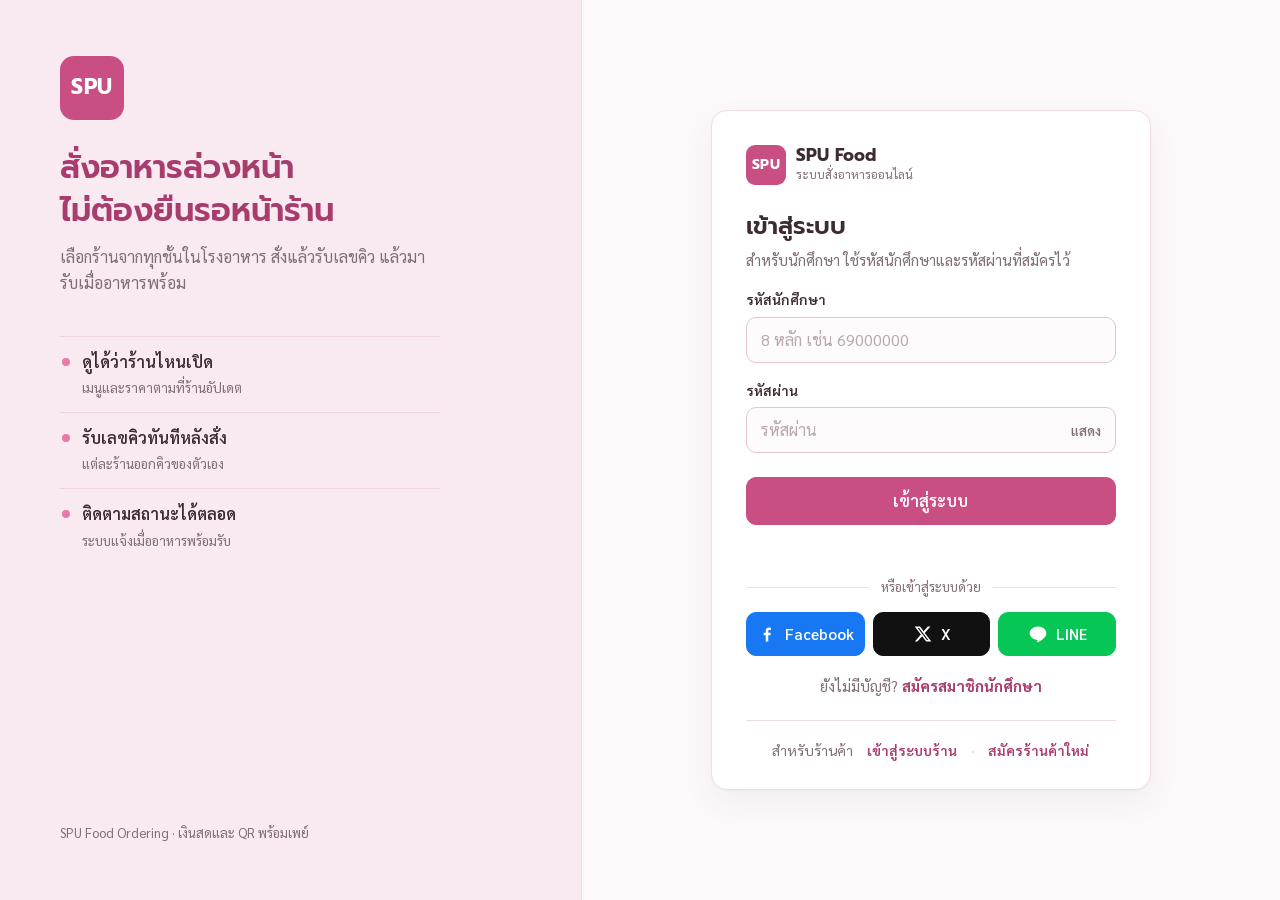
==== index.html @ 53bd523a "first commit" ====
<!DOCTYPE html>
<html lang="th">
<head>
  <meta charset="UTF-8">
  <meta name="viewport" content="width=device-width, initial-scale=1.0">
  <title>SPU Food • เข้าสู่ระบบ</title>
  <link rel="preconnect" href="https://fonts.googleapis.com">
  <link rel="preconnect" href="https://fonts.gstatic.com" crossorigin>
  <link href="https://fonts.googleapis.com/css2?family=Prompt:wght@500;600;700&family=Sarabun:wght@400;600;700&display=swap" rel="stylesheet">
  <link rel="stylesheet" href="assets/css/app.css">
</head>
<body class="auth-page">
  <main class="login-layout">
    <section class="login-brand">
      <div>
        <span class="brand-mark lg">SPU</span>
        <h1>สั่งอาหารล่วงหน้า<br>ไม่ต้องยืนรอหน้าร้าน</h1>
        <p class="tagline">เลือกร้านจากทุกชั้นในโรงอาหาร สั่งแล้วรับเลขคิว แล้วมารับเมื่ออาหารพร้อม</p>
        <ul class="features">
          <li><b>ดูได้ว่าร้านไหนเปิด</b><small>เมนูและราคาตามที่ร้านอัปเดต</small></li>
          <li><b>รับเลขคิวทันทีหลังสั่ง</b><small>แต่ละร้านออกคิวของตัวเอง</small></li>
          <li><b>ติดตามสถานะได้ตลอด</b><small>ระบบแจ้งเมื่ออาหารพร้อมรับ</small></li>
        </ul>
      </div>
      <p class="brand-foot">SPU Food Ordering · เงินสดและ QR พร้อมเพย์</p>
    </section>

    <section class="login-panel">
      <div class="content auth-card">
        <a class="brand" href="index.html">
          <span class="brand-mark">SPU</span>
          <span class="brand-text"><b>SPU Food</b><small>ระบบสั่งอาหารออนไลน์</small></span>
        </a>
        <h2>เข้าสู่ระบบ</h2>
        <p class="muted">สำหรับนักศึกษา ใช้รหัสนักศึกษาและรหัสผ่านที่สมัครไว้</p>
        <form id="login-form" novalidate>
          <label for="student">รหัสนักศึกษา</label>
          <input id="student" name="student" type="text" inputmode="numeric"
            pattern="[0-9]{8}" maxlength="8" placeholder="8 หลัก เช่น 69000000" autocomplete="username" required>
          <label for="password">รหัสผ่าน</label>
          <div class="pass-wrap">
            <input id="password" name="password" type="password" autocomplete="current-password" placeholder="รหัสผ่าน" required>
            <button type="button" class="pass-toggle" data-toggle-pass="password">แสดง</button>
          </div>
          <button type="submit" class="btn-submit">เข้าสู่ระบบ</button>
          <p id="login-error" class="error" role="alert"></p>
        </form>
        <div class="or-line"><span>หรือเข้าสู่ระบบด้วย</span></div>
        <div class="social-buttons">
          <button type="button" class="social-btn social-facebook" data-social="facebook"><svg viewBox="0 0 24 24" aria-hidden="true"><path fill="currentColor" d="M13.5 21v-7.5h2.6l.4-3h-3V8.6c0-.9.3-1.5 1.6-1.5h1.6V4.4c-.3 0-1.2-.1-2.3-.1-2.3 0-3.9 1.4-3.9 4v2.2H8v3h2.5V21h3z"/></svg>Facebook</button>
          <button type="button" class="social-btn social-x" data-social="x"><svg viewBox="0 0 24 24" aria-hidden="true"><path fill="currentColor" d="M17.8 3h3.1l-6.8 7.8L22 21h-6.2l-4.9-6.4L5.3 21H2.2l7.3-8.3L2 3h6.4l4.4 5.8L17.8 3zm-1.1 16.2h1.7L7.4 4.7H5.6l11.1 14.5z"/></svg>X</button>
          <button type="button" class="social-btn social-line" data-social="line"><svg viewBox="0 0 24 24" aria-hidden="true"><path fill="currentColor" d="M12 3C6.5 3 2 6.6 2 11c0 3.9 3.5 7.2 8.3 7.9.3.1.8.2.9.5.1.3.1.7 0 1l-.1.9c0 .3-.2 1 .9.5s6-3.5 8.1-6C21.4 14.3 22 12.7 22 11c0-4.4-4.5-8-10-8z"/></svg>LINE</button>
        </div>
        <p class="auth-switch">ยังไม่มีบัญชี? <a href="register.html">สมัครสมาชิกนักศึกษา</a></p>
        <div class="shop-links">
          <span>สำหรับร้านค้า</span>
          <a href="admin.html">เข้าสู่ระบบร้าน</a>
          <a href="admin.html#register">สมัครร้านค้าใหม่</a>
        </div>
      </div>
    </section>
  </main>
  <script src="assets/js/main.js"></script>
  <script src="assets/js/login.js"></script>
  <script src="assets/js/social.js"></script>
</body>
</html>
---- assets/css/app.css ----
/* =====================================
   SPU FOOD ORDERING — หน้าลูกค้า
   โทนสีชมพูเดิม ดีไซน์เรียบ ใช้งานจริง
===================================== */

:root {
    --pink: #e879a8;
    --pink-dark: #c94f83;
    --pink-deep: #a83c6c;
    --pink-soft: #fff0f6;
    --pink-pale: #fff8fb;
    --accent: #f4a6c4;
    --text: #3d2b34;
    --muted: #806e77;
    --line: #eedde5;
    --line-strong: #e2c6d3;
    --page: #faf6f8;
    --white: #ffffff;
    --green: #1f7a43;
    --red: #b42318;
    --max: 1080px;
    --font: 'Sarabun', Tahoma, sans-serif;
    --font-head: 'Prompt', 'Sarabun', Tahoma, sans-serif;
}

* { box-sizing: border-box; }

body {
    margin: 0;
    min-height: 100vh;
    display: flex;
    flex-direction: column;
    color: var(--text);
    background: var(--page);
    font-family: var(--font);
    font-size: 16px;
    line-height: 1.6;
}

h1, h2, h3 { font-family: var(--font-head); font-weight: 600; line-height: 1.3; }
button, input, select, textarea { font-family: inherit; }
.muted { color: var(--muted); }
.error { min-height: 20px; margin: 10px 0 0; color: var(--red) !important; font-size: 14px; }

/* ---------- โลโก้ ---------- */
.brand {
    display: inline-flex;
    align-items: center;
    gap: 10px;
    color: var(--text);
    text-decoration: none;
}
.brand-mark {
    display: inline-flex;
    align-items: center;
    justify-content: center;
    flex-shrink: 0;
    width: 40px;
    height: 40px;
    color: white;
    background: var(--pink-dark);
    border-radius: 9px;
    font-family: var(--font-head);
    font-size: 14px;
    font-weight: 700;
    letter-spacing: 0.5px;
}
.brand-mark.lg { width: 64px; height: 64px; border-radius: 14px; font-size: 21px; }
.brand-text b { display: block; color: var(--text); font-family: var(--font-head); font-size: 17px; line-height: 1.15; }
.brand-text small { display: block; color: var(--muted); font-size: 12px; }

/* ---------- หัวเว็บ ---------- */
.site-header {
    position: sticky;
    top: 0;
    z-index: 20;
    background: white;
    border-bottom: 1px solid var(--line);
}
.site-header .bar {
    display: flex;
    align-items: center;
    justify-content: space-between;
    gap: 16px;
    max-width: var(--max);
    margin: 0 auto;
    padding: 0 20px;
    min-height: 64px;
}
.nav { display: flex; align-items: stretch; align-self: stretch; flex-wrap: wrap; gap: 2px; }
.nav a {
    display: inline-flex;
    align-items: center;
    gap: 6px;
    padding: 0 14px;
    color: var(--muted);
    border-bottom: 2px solid transparent;
    font-size: 15px;
    font-weight: 600;
    text-decoration: none;
}
.nav a:hover { color: var(--text); }
.nav a.active { color: var(--pink-deep); border-bottom-color: var(--pink-dark); }
.nav .count {
    min-width: 20px;
    padding: 0 6px;
    color: white;
    background: var(--pink-dark);
    border-radius: 10px;
    font-size: 12px;
    line-height: 19px;
    text-align: center;
}
.nav button {
    align-self: center;
    margin-left: 10px;
    padding: 7px 14px;
    color: var(--text);
    background: white;
    border: 1px solid var(--line-strong);
    border-radius: 8px;
    font-size: 14px;
    cursor: pointer;
}
.nav button:hover { border-color: var(--pink-dark); color: var(--pink-deep); }

/* ---------- ขั้นตอนการสั่ง ---------- */
.steps {
    display: flex;
    flex-wrap: wrap;
    gap: 0;
    max-width: var(--max);
    margin: 20px auto 0;
    padding: 0 20px;
    list-style: none;
    font-size: 14px;
}
.steps li { display: flex; align-items: center; color: var(--muted); }
.steps li + li::before { content: ""; width: 28px; height: 1px; margin: 0 10px; background: var(--line-strong); }
.steps li span {
    display: inline-flex;
    align-items: center;
    justify-content: center;
    width: 22px;
    height: 22px;
    margin-right: 7px;
    border: 1px solid var(--line-strong);
    border-radius: 50%;
    font-size: 12px;
    font-weight: 700;
}
.steps li.done { color: var(--text); }
.steps li.done span { color: var(--pink-dark); border-color: var(--pink-dark); }
.steps li.now { color: var(--pink-deep); font-weight: 700; }
.steps li.now span { color: white; background: var(--pink-dark); border-color: var(--pink-dark); }

/* ---------- เนื้อหา ---------- */
.content {
    width: calc(100% - 40px);
    max-width: var(--max);
    margin: 16px auto 40px;
    padding: 28px 30px;
    background: white;
    border: 1px solid var(--line);
    border-radius: 12px;
}
.page-head { margin-bottom: 22px; padding-bottom: 18px; border-bottom: 1px solid var(--line); }
.content h2 { margin: 0; color: var(--text); font-size: 24px; }
.page-head p { margin: 6px 0 0; }
.content p { color: var(--muted); }
.greet { margin: 0 0 2px !important; color: var(--pink-deep) !important; font-weight: 600; }

.content button,
.content input[type="submit"] {
    padding: 10px 20px;
    color: white;
    background: var(--pink-dark);
    border: 1px solid var(--pink-dark);
    border-radius: 8px;
    font-size: 15px;
    font-weight: 600;
    cursor: pointer;
    transition: background 0.15s;
}
.content button:hover { background: var(--pink-deep); border-color: var(--pink-deep); }
.content button:disabled { opacity: 0.45; cursor: not-allowed; }
.content button:focus-visible, .nav a:focus-visible, .nav button:focus-visible { outline: 2px solid var(--pink); outline-offset: 2px; }

.content a { color: var(--pink-deep); }
#back-link, .back-link {
    display: inline-block;
    margin-bottom: 14px;
    color: var(--muted);
    font-size: 14px;
    text-decoration: none;
}
#back-link:hover, .back-link:hover { color: var(--pink-deep); text-decoration: underline; }

/* ---------- เข้าสู่ระบบ ---------- */
.auth-page { background: #fdf9fb; }
.login-layout { display: grid; grid-template-columns: 5fr 6fr; flex: 1; min-height: 100vh; }
.login-brand {
    display: flex;
    flex-direction: column;
    justify-content: space-between;
    padding: 56px 60px;
    color: var(--text);
    background: #f9e9f0;
    border-right: 1px solid var(--line);
}
.login-brand h1 { margin: 26px 0 12px; color: var(--pink-deep); font-size: 32px; line-height: 1.35; }
.login-brand .tagline { max-width: 380px; margin: 0; color: var(--muted); font-size: 16px; }
.features { max-width: 380px; margin: 40px 0 0; padding: 0; list-style: none; }
.features li {
    position: relative;
    padding: 12px 0 12px 22px;
    border-top: 1px solid #efd3df;
}
.features li::before {
    content: "";
    position: absolute;
    left: 2px;
    top: 21px;
    width: 8px;
    height: 8px;
    background: var(--pink);
    border-radius: 50%;
}
.features b { display: block; font-weight: 600; }
.features small { color: var(--muted); }
.login-brand .brand-foot { margin: 40px 0 0; color: var(--muted); font-size: 13px; }

.login-panel { display: flex; align-items: center; justify-content: center; padding: 48px 24px; }
.auth-card.content {
    width: 100%;
    max-width: 440px;
    margin: 0;
    padding: 34px 34px 28px;
    background: white;
    border: 1px solid var(--line);
    border-radius: 16px;
    box-shadow: 0 1px 2px rgba(61,43,52,0.04), 0 12px 32px rgba(61,43,52,0.06);
}
.auth-card .brand { margin-bottom: 26px; }
.auth-card h2 { font-size: 24px; }
.auth-card > .muted { margin: 6px 0 4px; font-size: 15px; }

/* ช่องกรอกในหน้าเข้าสู่ระบบ / สมัคร */
#login-form label, .field label { display: block; margin: 16px 0 6px; color: var(--text); font-size: 14px; font-weight: 600; }
.optional { color: var(--muted); font-weight: 400; }
#login-form input, .form-stack input {
    width: 100%;
    height: 46px;
    padding: 0 14px;
    color: var(--text);
    background: #fdfbfc;
    border: 1px solid var(--line-strong);
    border-radius: 10px;
    outline: none;
    font-size: 16px;
    transition: border-color 0.15s, box-shadow 0.15s, background 0.15s;
}
#login-form input::placeholder, .form-stack input::placeholder { color: #b9a6af; }
#login-form input:hover, .form-stack input:hover { border-color: #d6b3c3; }
#login-form input:focus, .form-stack input:focus { background: white; border-color: var(--pink-dark); box-shadow: 0 0 0 3px rgba(201,79,131,0.13); }

.pass-wrap { position: relative; }
.pass-wrap input { padding-right: 64px !important; }
.content .pass-toggle {
    position: absolute;
    top: 50%;
    right: 6px;
    transform: translateY(-50%);
    padding: 5px 9px;
    color: var(--muted);
    background: transparent;
    border: none;
    border-radius: 6px;
    font-size: 13px;
    font-weight: 600;
}
.content .pass-toggle:hover { color: var(--pink-deep); background: var(--pink-soft); border: none; }

.field-row { display: grid; grid-template-columns: 1fr 1fr; gap: 0 14px; }
.field-error { display: block; min-height: 0; margin-top: 5px; color: var(--red); font-size: 13px; }
.field-error:empty { display: none; }
.field.invalid input { border-color: #e59a92; background: #fffafa; }
.field.invalid input:focus { box-shadow: 0 0 0 3px rgba(180,35,24,0.12); }
.field-error a, .error a { color: var(--pink-deep); font-weight: 600; }

.content .btn-submit { width: 100%; height: 48px; margin-top: 24px; border-radius: 10px; font-size: 16px; }

.auth-switch { margin: 18px 0 0 !important; text-align: center; font-size: 15px; }
.auth-switch a { font-weight: 700; text-decoration: none; }
.auth-switch a:hover { text-decoration: underline; }
.shop-links {
    display: flex;
    align-items: center;
    justify-content: center;
    flex-wrap: wrap;
    gap: 6px 14px;
    margin-top: 22px;
    padding-top: 18px;
    border-top: 1px solid var(--line);
    font-size: 14px;
}
.shop-links span { color: var(--muted); }
.shop-links a { color: var(--pink-deep); text-decoration: none; font-weight: 600; }
.shop-links a:hover { text-decoration: underline; }
.shop-links a + a::before { content: "·"; margin-right: 14px; color: var(--line-strong); }

.welcome-note {
    margin: 0 0 18px !important;
    padding: 12px 16px;
    color: var(--green) !important;
    background: #effaf3;
    border: 1px solid #cdeedb;
    border-radius: 10px;
    font-size: 15px;
}

/* ---------- เลือกชั้น ---------- */
#floor-list {
    display: grid;
    grid-template-columns: repeat(auto-fit, minmax(240px, 1fr));
    gap: 14px;
    margin: 0;
    padding: 0;
    list-style: none;
}
#floor-list li { position: relative; background: white; border: 1px solid var(--line-strong); border-radius: 10px; }
#floor-list li:hover { border-color: var(--pink-dark); }
#floor-list li a { display: flex; flex-direction: column; gap: 2px; padding: 18px 20px; color: var(--text); text-decoration: none; }
.floor-num {
    display: inline-flex;
    align-items: center;
    justify-content: center;
    width: 40px;
    height: 40px;
    margin-bottom: 12px;
    color: var(--pink-deep);
    background: var(--pink-soft);
    border-radius: 8px;
    font-family: var(--font-head);
    font-size: 18px;
    font-weight: 700;
}
.floor-title { font-family: var(--font-head); font-size: 18px; font-weight: 600; }
.floor-stores { color: var(--muted); font-size: 14px; }
.floor-go { margin-top: 12px; color: var(--pink-deep); font-size: 14px; font-weight: 600; }
#floor-list .pill { position: absolute; top: 18px; right: 18px; }

/* ---------- การ์ดร้าน / เมนู / ตะกร้า ---------- */
#store-list, #menu-list, #cart-list {
    display: grid;
    grid-template-columns: repeat(auto-fill, minmax(240px, 1fr));
    gap: 16px;
}
#store-list > *, #menu-list > *, #cart-list > * {
    display: flex;
    flex-direction: column;
    min-width: 0;
    margin: 0;
    overflow: hidden;
    background: white;
    border: 1px solid var(--line-strong);
    border-radius: 10px;
}
#store-list > *:hover, #menu-list > *:hover { border-color: var(--pink-dark); }
#store-list img, #menu-list img, #cart-list img {
    display: block;
    width: 100%;
    aspect-ratio: 16 / 10;
    object-fit: cover;
    background: var(--pink-soft);
    border-bottom: 1px solid var(--line);
}
#store-list h3, #menu-list h3, #cart-list h3 { margin: 14px 16px 4px; color: var(--text); font-size: 17px; }
#store-list p, #menu-list p, #cart-list p { margin: 2px 16px; color: var(--muted); font-size: 14px; }
#store-list > * > .pill { align-self: flex-start; margin: 2px 16px 0; }
#store-list > * > a {
    margin: 14px 16px 16px;
    padding: 9px;
    color: var(--pink-deep);
    border: 1px solid var(--pink-dark);
    border-radius: 8px;
    font-weight: 600;
    text-align: center;
    text-decoration: none;
}
#store-list > * > a:hover { color: white; background: var(--pink-dark); }

.img-placeholder {
    display: flex;
    align-items: center;
    justify-content: center;
    aspect-ratio: 16 / 10;
    color: var(--pink);
    background: var(--pink-soft);
    border-bottom: 1px solid var(--line);
    font-family: var(--font-head);
    font-size: 44px;
    font-weight: 600;
}
.empty-note {
    grid-column: 1 / -1;
    margin: 0 !important;
    padding: 36px;
    text-align: center;
    border: 1px dashed var(--line-strong);
    border-radius: 10px;
}

#menu-list h3 + p { color: var(--pink-deep); font-size: 16px; font-weight: 700; }
#menu-list label { display: block; margin: 12px 16px 5px; color: var(--text); font-size: 13px; font-weight: 600; }
#menu-list textarea {
    display: block;
    width: calc(100% - 32px);
    min-height: 64px;
    margin: 0 16px;
    padding: 9px 11px;
    color: var(--text);
    background: white;
    border: 1px solid var(--line-strong);
    border-radius: 8px;
    outline: none;
    font-size: 14px;
    line-height: 1.45;
    resize: vertical;
}
#menu-list textarea::placeholder { color: #b9a3ad; }
#menu-list textarea:focus { border-color: var(--pink-dark); box-shadow: 0 0 0 3px rgba(201,79,131,0.15); }
#menu-list textarea:disabled { background: #f6f1f3; cursor: not-allowed; }
#menu-list form > p:last-child { margin: auto 16px 16px; padding-top: 12px; }
#menu-list form button { width: 100%; }

.note-box {
    margin: 8px 16px !important;
    padding: 6px 10px !important;
    color: var(--text) !important;
    background: var(--pink-pale);
    border-left: 3px solid var(--accent);
    font-size: 13px !important;
}

.qty { display: flex; align-items: center; gap: 6px; margin: auto 16px 16px; padding-top: 12px; }
.qty span { min-width: 26px; font-weight: 700; text-align: center; }
#cart-list .qty button {
    width: 32px;
    height: 32px;
    padding: 0;
    color: var(--text);
    background: white;
    border: 1px solid var(--line-strong);
    border-radius: 6px;
    font-size: 17px;
    line-height: 1;
}
#cart-list .qty button:hover { color: var(--pink-deep); border-color: var(--pink-dark); background: white; }
#cart-list .qty .remove { width: auto; margin-left: auto; padding: 0 10px; color: var(--red); border-color: transparent; font-size: 14px; }
#cart-list .qty .remove:hover { color: var(--red); border-color: #f0c4c0; background: #fff7f6; }

.summary {
    display: flex;
    align-items: center;
    justify-content: space-between;
    flex-wrap: wrap;
    gap: 14px;
    margin-top: 22px;
    padding-top: 20px;
    border-top: 1px solid var(--line);
}
.summary p { margin: 0; }
.summary .total-line { color: var(--text); font-size: 16px; }
#total { color: var(--text); font-family: var(--font-head); font-size: 26px; font-weight: 700; }
#order-button { min-width: 220px; padding: 12px 24px; }

/* ---------- ใบคิว ---------- */
#order-list {
    display: grid;
    grid-template-columns: repeat(auto-fill, minmax(300px, 1fr));
    gap: 16px;
    align-items: start;
}
.ticket { background: white; border: 1px solid var(--line-strong); border-radius: 10px; }
.ticket-head {
    display: flex;
    align-items: flex-start;
    justify-content: space-between;
    gap: 10px;
    padding: 16px 18px 12px;
}
.ticket-head small { display: block; color: var(--muted); font-size: 12px; }
.ticket-head strong { font-family: var(--font-head); font-size: 30px; line-height: 1.1; letter-spacing: 1px; }
.status {
    padding: 3px 9px;
    border-radius: 6px;
    font-size: 13px;
    font-weight: 600;
    white-space: nowrap;
}
.s-new       { color: #8a5a00; background: #fff4d6; }
.s-cooking   { color: #1d4ed8; background: #e8f0ff; }
.s-ready     { color: var(--green); background: #e3f7ea; }
.s-done      { color: #555; background: #efefef; }
.s-cancelled { color: var(--red); background: #fde8e8; }

.track { display: flex; margin: 0 18px 12px; padding: 0; list-style: none; font-size: 12px; }
.track li { flex: 1; padding-top: 8px; color: #b5a2ab; border-top: 3px solid var(--line); text-align: center; }
.track li + li { margin-left: 3px; }
.track li.done { color: var(--muted); border-top-color: var(--accent); }
.track li.now { color: var(--pink-deep); font-weight: 700; border-top-color: var(--pink-dark); }

.ticket-info { margin: 0 18px 10px !important; color: var(--muted); font-size: 14px; }
.ticket-items { margin: 0 18px; padding: 8px 0; list-style: none; border-top: 1px dashed var(--line-strong); }
.ticket-items li { display: flex; flex-wrap: wrap; justify-content: space-between; padding: 4px 0; font-size: 15px; }
.ticket-items em { color: var(--muted); font-style: normal; }
.item-note { width: 100%; color: var(--muted); font-size: 13px; }
.ticket-total {
    display: flex;
    justify-content: space-between;
    margin: 0 18px;
    padding: 10px 0 14px;
    border-top: 1px dashed var(--line-strong);
}
.ticket-total b { font-size: 17px; }
.ticket-foot {
    display: flex;
    align-items: center;
    flex-wrap: wrap;
    gap: 10px;
    padding: 12px 18px;
    background: #fcf9fa;
    border-top: 1px solid var(--line);
    border-radius: 0 0 10px 10px;
}
.ticket-foot small { color: var(--muted); font-size: 13px; }
.content .btn-cancel {
    padding: 7px 14px;
    color: var(--red);
    background: white;
    border: 1px solid #ebb9b4;
    font-size: 14px;
}
.content .btn-cancel:hover { color: white; background: var(--red); border-color: var(--red); }
.content .btn-cancel:disabled { color: #a99ca2; border-color: var(--line-strong); background: white; opacity: 1; }
.cancel-reason { color: var(--red) !important; }

.ticket.q-ready { border-color: #6fc28b; box-shadow: 0 0 0 2px #d9f2e1; }
.ticket.q-cancelled, .ticket.q-done { opacity: 0.75; }

.notify-ask {
    margin: 0 0 16px !important;
    padding: 10px 14px;
    background: var(--pink-pale);
    border: 1px solid var(--line);
    border-radius: 8px;
    font-size: 14px;
}
.content .link-btn {
    padding: 0;
    color: var(--pink-deep);
    background: none;
    border: none;
    font-size: 14px;
    text-decoration: underline;
}
.content .link-btn:hover { background: none; color: var(--pink-dark); }

/* ---------- กล่องยืนยัน ---------- */
.dialog {
    position: fixed;
    inset: 0;
    z-index: 900;
    display: flex;
    align-items: center;
    justify-content: center;
    padding: 20px;
    background: rgba(40,20,30,0.45);
}
.dialog[hidden] { display: none; }
.dialog-box {
    width: 100%;
    max-width: 380px;
    padding: 22px 22px 18px;
    background: white;
    border-radius: 12px;
    box-shadow: 0 20px 50px rgba(0,0,0,0.2);
}
.dialog-box h3 { margin: 0 0 6px; font-size: 19px; }
.dialog-box p { margin: 0 0 20px; color: var(--muted); font-size: 14px; }
.dialog-actions { display: flex; justify-content: flex-end; gap: 8px; }
.dialog-actions button {
    padding: 9px 16px;
    border-radius: 8px;
    font-family: inherit;
    font-size: 15px;
    font-weight: 600;
    cursor: pointer;
}
.btn-plain { color: var(--text); background: white; border: 1px solid var(--line-strong); }
.btn-plain:hover { border-color: var(--muted); }
.btn-danger { color: white; background: var(--red); border: 1px solid var(--red); }
.btn-danger:hover { background: #8f1c13; }

/* ---------- ว่าง / สถานะทั่วไป ---------- */
#cart-list:empty::before, #order-list:empty::before {
    display: block;
    grid-column: 1 / -1;
    padding: 36px;
    color: var(--muted);
    text-align: center;
    border: 1px dashed var(--line-strong);
    border-radius: 10px;
}
#cart-list:empty::before { content: "ยังไม่มีสินค้าในตะกร้า"; }
#order-list:empty::before { content: "ยังไม่มีคำสั่งซื้อ"; }

.pill { display: inline-block; padding: 2px 8px; border-radius: 6px; font-size: 12px; font-weight: 600; color: var(--pink-deep); background: var(--pink-soft); }
.pill-open, .pill-ready { background: #e3f7ea; color: var(--green); }
.pill-closed, .pill-cancelled { background: #fde8e8; color: var(--red); }
.pill-new { background: #fff4d6; color: #8a5a00; }
.pill-cooking { background: #e8f0ff; color: #1d4ed8; }
.pill-done { background: #efefef; color: #555; }
.closed-note { color: var(--red) !important; font-weight: 600; }
.is-closed, .is-soldout { opacity: 0.6; }
.page-actions { margin-top: 20px; }

.site-footer { margin-top: auto; padding: 20px; color: var(--muted); font-size: 13px; text-align: center; border-top: 1px solid var(--line); background: white; }

/* ---------- แจ้งเตือนเด้ง ---------- */
#toast-box {
    position: fixed;
    right: 18px;
    bottom: 18px;
    z-index: 1000;
    display: flex;
    flex-direction: column;
    gap: 8px;
    max-width: min(360px, calc(100vw - 36px));
}
.toast {
    position: relative;
    padding: 12px 36px 12px 14px;
    color: var(--text);
    background: white;
    border: 1px solid var(--line-strong);
    border-left: 4px solid var(--pink-dark);
    border-radius: 8px;
    box-shadow: 0 8px 24px rgba(40,20,30,0.15);
    font-size: 14px;
    cursor: pointer;
}
.toast.ok  { border-left-color: #34a853; }
.toast.bad { border-left-color: #d93025; }
.toast a   { color: var(--pink-deep); font-weight: 600; }
.toast-close { position: absolute; top: 6px; right: 12px; color: var(--muted); font-size: 18px; }

/* ---------- สมัคร/เข้าสู่ระบบด้วยโซเชียล ---------- */
.or-line {
    display: flex;
    align-items: center;
    gap: 12px;
    margin: 22px 0 14px;
    color: var(--muted);
    font-size: 13px;
}
.or-line::before, .or-line::after { content: ""; flex: 1; height: 1px; background: var(--line); }
.social-buttons { display: grid; grid-template-columns: repeat(3, 1fr); gap: 8px; margin-top: 18px; }
.or-line + .social-buttons { margin-top: 0; }
.content .social-btn {
    display: inline-flex;
    align-items: center;
    justify-content: center;
    gap: 8px;
    height: 44px;
    padding: 0 10px;
    border-radius: 10px;
    font-size: 15px;
    font-weight: 600;
}
.social-btn svg { width: 20px; height: 20px; flex: none; }
.content .social-facebook { color: white; background: #1877f2; border: 1px solid #1877f2; }
.content .social-facebook:hover { background: #0f63d1; border-color: #0f63d1; }
.content .social-x { color: white; background: #111111; border: 1px solid #111111; }
.content .social-x:hover { background: #333333; border-color: #333333; }
.content .social-line { color: white; background: #06c755; border: 1px solid #06c755; }
.content .social-line:hover { background: #05a647; border-color: #05a647; }

.dialog .social-box { max-width: 400px; }
.social-head { display: flex; align-items: center; gap: 10px; margin-bottom: 10px; }
.social-head h3 { margin: 0; }
.social-icon { display: grid; place-items: center; width: 36px; height: 36px; flex: none; border-radius: 9px; color: white; }
.social-icon svg { width: 22px; height: 22px; }
.social-facebook .social-icon { background: #1877f2; }
.social-x .social-icon { background: #111111; }
.social-line .social-icon { background: #06c755; }
.dialog-box p.demo-note {
    margin: 0 0 4px;
    padding: 9px 12px;
    color: #8a5a00;
    background: #fff8e6;
    border-radius: 8px;
    font-size: 13px;
}
.social-box .field label { margin-top: 12px; }
.social-box .field[hidden] { display: none; }
.social-box .dialog-actions { margin-top: 20px; }
.social-box .btn-submit { color: white; background: var(--pink-dark); border: 1px solid var(--pink-dark); }
.social-box .btn-submit:hover { background: var(--pink-deep); }

/* ---------- เลือกวิธีชำระ (ตะกร้า) ---------- */
.pay-section { margin-top: 24px; }
.pay-section h3 { margin: 0 0 10px; font-size: 17px; }
.pay-options { display: grid; grid-template-columns: 1fr 1fr; gap: 10px; }
.pay-option {
    position: relative;
    display: flex;
    align-items: center;
    gap: 12px;
    padding: 14px 16px;
    background: white;
    border: 1px solid var(--line-strong);
    border-radius: 10px;
    cursor: pointer;
}
.pay-option:hover { border-color: var(--pink); }
.pay-option input { position: absolute; opacity: 0; pointer-events: none; }
.pay-option:has(input:checked) { border-color: var(--pink-dark); box-shadow: inset 0 0 0 1px var(--pink-dark); background: var(--pink-pale); }
.pay-option:has(input:focus-visible) { outline: 2px solid var(--pink); outline-offset: 2px; }
.pay-option.is-off { opacity: 0.5; cursor: not-allowed; }
.pay-option::after {
    content: "";
    width: 18px;
    height: 18px;
    margin-left: auto;
    flex: none;
    border: 2px solid var(--line-strong);
    border-radius: 50%;
}
.pay-option:has(input:checked)::after { border: 5px solid var(--pink-dark); }
.pay-text b { display: block; font-size: 15px; }
.pay-text small { color: var(--muted); font-size: 13px; }
.pay-icon {
    display: grid;
    place-items: center;
    width: 38px;
    height: 38px;
    flex: none;
    border-radius: 8px;
    font-family: var(--font-head);
    font-weight: 700;
}
.pay-icon-cash { color: var(--green); background: #e3f7ea; font-size: 19px; }
.pay-icon-qr { grid-template-columns: 1fr 1fr; gap: 3px; padding: 8px; background: var(--pink-soft); }
.pay-icon-qr i { width: 100%; height: 100%; border: 2.5px solid var(--pink-deep); border-radius: 2px; }
.pay-icon-qr i:nth-child(4) { border-width: 0; background: var(--pink-deep); transform: scale(0.55); }
.pay-note {
    margin: 10px 0 0 !important;
    padding: 9px 12px;
    color: #8a5a00 !important;
    background: #fff8e6;
    border-radius: 8px;
    font-size: 14px;
}

/* ---------- ชำระเงินบนใบคิว ---------- */
.ticket-pay { margin: 0 18px 14px; padding: 10px 12px; background: #fcf9fa; border: 1px solid var(--line); border-radius: 8px; font-size: 14px; }
.ticket-pay p { margin: 6px 0 0 !important; color: var(--muted); }
.pay-line { display: flex; justify-content: space-between; align-items: center; gap: 8px; font-weight: 600; }
.pay-badge { padding: 2px 8px; border-radius: 6px; font-size: 12px; color: #8a5a00; background: #fff4d6; white-space: nowrap; }
.pay-pending .pay-badge { color: #1d4ed8; background: #e8f0ff; }
.pay-paid .pay-badge { color: var(--green); background: #e3f7ea; }
.ticket-pay.pay-paid { background: #f4fbf6; border-color: #cfe9d8; }
.pay-warn { color: var(--red) !important; }
.content .btn-pay { width: 100%; margin-top: 10px; padding: 9px 14px; font-size: 15px; }
.ticket-pay .link-btn { margin-top: 6px; }

/* ---------- กล่อง QR ---------- */
.dialog .pay-box { max-width: 400px; max-height: calc(100vh - 40px); overflow-y: auto; text-align: center; }
.pay-box .pay-store { margin: 0 0 2px; color: var(--muted); font-size: 13px; }
.pay-box h3 { margin-bottom: 2px; }
.pay-box .pay-amount { margin: 0 0 14px; color: var(--text); font-size: 15px; }
.pay-box #pay-amount { color: var(--pink-deep); font-family: var(--font-head); font-size: 32px; font-weight: 700; }
.qr-frame {
    width: 230px;
    margin: 0 auto 12px;
    padding: 12px;
    background: white;
    border: 1px solid var(--line-strong);
    border-radius: 12px;
}
.qr-frame img { display: block; width: 100%; height: auto; }
.pay-account { display: flex; justify-content: center; gap: 22px; margin: 0 0 8px; font-size: 14px; }
.pay-account dt { color: var(--muted); font-size: 12px; }
.pay-account dd { margin: 0; font-weight: 600; }
.pay-box .link-btn { color: var(--pink-deep); font-size: 13px; }
.pay-steps {
    margin: 14px 0 14px;
    padding: 12px 12px 12px 32px;
    color: var(--muted);
    background: #fcf9fa;
    border-radius: 8px;
    font-size: 13px;
    text-align: left;
}
.pay-steps li + li { margin-top: 2px; }
.pay-steps b { color: var(--text); }
.slip-pick { display: block; cursor: pointer; }
.slip-pick input { position: absolute; width: 1px; height: 1px; opacity: 0; }
.slip-pick span {
    display: block;
    padding: 12px;
    color: var(--pink-deep);
    border: 1.5px dashed var(--line-strong);
    border-radius: 10px;
    font-weight: 600;
    font-size: 14px;
}
.slip-pick:hover span { border-color: var(--pink-dark); background: var(--pink-pale); }
.slip-pick:has(input:focus-visible) span { outline: 2px solid var(--pink); outline-offset: 2px; }
.slip-preview { display: block; max-width: 100%; max-height: 220px; margin: 10px auto 0; border-radius: 8px; border: 1px solid var(--line); }
.slip-preview[hidden] { display: none; }
.pay-box .field-error { margin: 8px 0 0; text-align: left; }
.pay-box .dialog-actions { margin-top: 16px; }
.pay-box .btn-submit { color: white; background: var(--pink-dark); border: 1px solid var(--pink-dark); }
.pay-box .btn-submit:hover { background: var(--pink-deep); }

/* ---------- มือถือ ---------- */
@media screen and (max-width: 860px) {
    .login-layout { grid-template-columns: 1fr; min-height: 0; align-content: start; }
    .login-brand { padding: 24px; border-right: none; border-bottom: 1px solid var(--line); }
    .login-brand .brand-mark.lg { display: none; }
    .login-brand h1 { margin: 0 0 6px; font-size: 22px; }
    .login-brand h1 br { display: none; }
    .features, .login-brand .brand-foot { display: none; }
    .login-panel { padding: 20px 12px 32px; }
    .auth-card.content { padding: 24px 20px; }
    .field-row { grid-template-columns: 1fr; }
}
@media screen and (max-width: 700px) {
    .site-header { position: static; }
    .site-header .bar { flex-direction: column; align-items: stretch; gap: 0; padding: 10px 12px 0; }
    .nav { justify-content: space-between; }
    .nav a { padding: 10px 8px; font-size: 14px; }
    .nav button { margin: 6px 0; padding: 5px 10px; font-size: 13px; }
    .steps { display: none; }
    .content { width: calc(100% - 24px); margin: 12px auto 24px; padding: 20px 16px; }
    .content h2 { font-size: 21px; }
    #floor-list, #store-list, #menu-list, #cart-list, #order-list { grid-template-columns: 1fr; }
    .summary { flex-direction: column; align-items: stretch; }
    #order-button { width: 100%; min-width: 0; }
    .pay-options { grid-template-columns: 1fr; }
    .dialog { padding: 12px; }
}
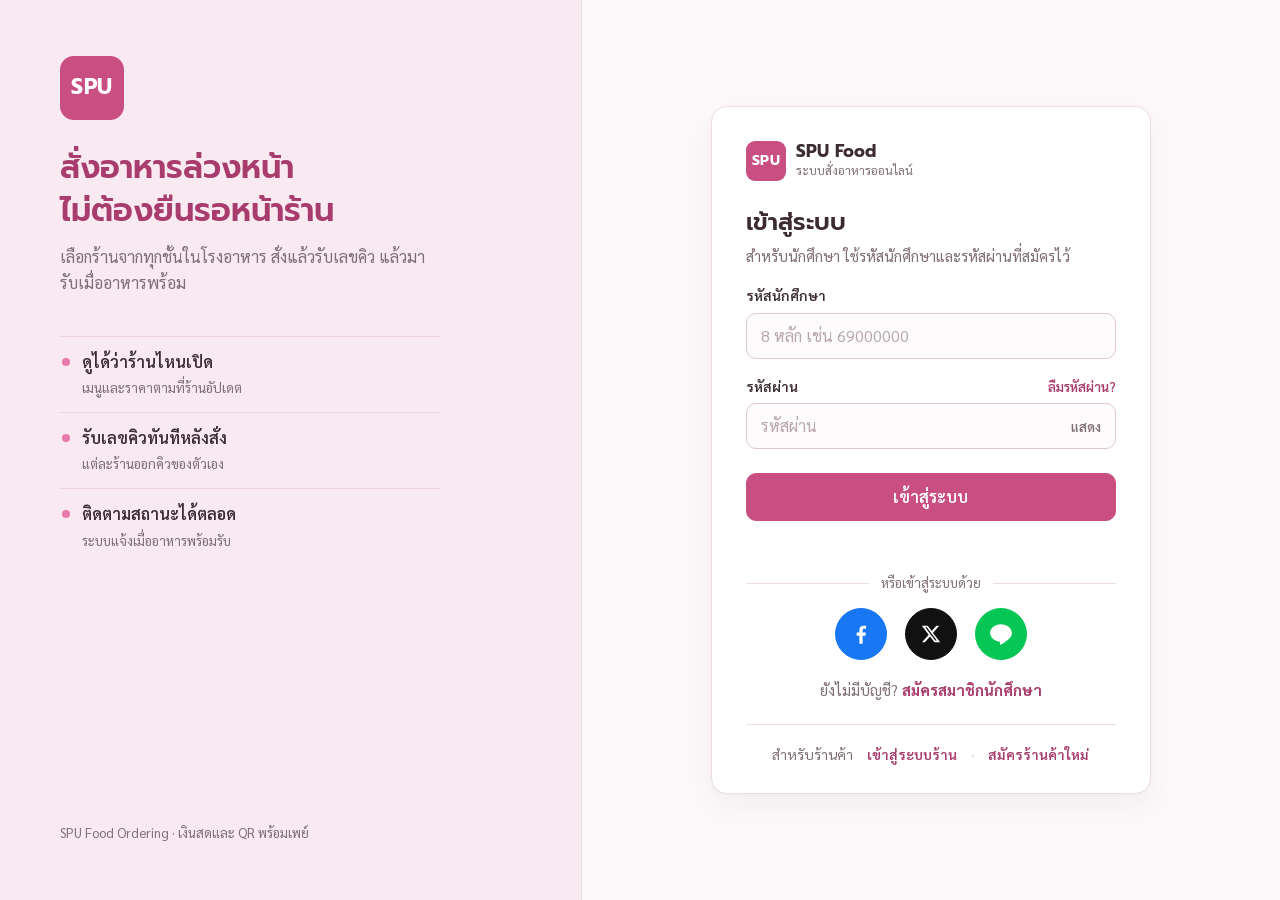
==== commit eeac4263: "Add forgot password page and update admin, login, register, floors Co-Authored-By: Claude Opus 5.5 <" ====
--- a/index.html
+++ b/index.html
@@ -37,7 +37,10 @@
           <label for="student">รหัสนักศึกษา</label>
           <input id="student" name="student" type="text" inputmode="numeric"
             pattern="[0-9]{8}" maxlength="8" placeholder="8 หลัก เช่น 69000000" autocomplete="username" required>
-          <label for="password">รหัสผ่าน</label>
+          <div class="label-row">
+            <label for="password">รหัสผ่าน</label>
+            <a id="forgot-link" class="forgot-link" href="forgot.html">ลืมรหัสผ่าน?</a>
+          </div>
           <div class="pass-wrap">
             <input id="password" name="password" type="password" autocomplete="current-password" placeholder="รหัสผ่าน" required>
             <button type="button" class="pass-toggle" data-toggle-pass="password">แสดง</button>
@@ -47,9 +50,9 @@
         </form>
         <div class="or-line"><span>หรือเข้าสู่ระบบด้วย</span></div>
         <div class="social-buttons">
-          <button type="button" class="social-btn social-facebook" data-social="facebook"><svg viewBox="0 0 24 24" aria-hidden="true"><path fill="currentColor" d="M13.5 21v-7.5h2.6l.4-3h-3V8.6c0-.9.3-1.5 1.6-1.5h1.6V4.4c-.3 0-1.2-.1-2.3-.1-2.3 0-3.9 1.4-3.9 4v2.2H8v3h2.5V21h3z"/></svg>Facebook</button>
-          <button type="button" class="social-btn social-x" data-social="x"><svg viewBox="0 0 24 24" aria-hidden="true"><path fill="currentColor" d="M17.8 3h3.1l-6.8 7.8L22 21h-6.2l-4.9-6.4L5.3 21H2.2l7.3-8.3L2 3h6.4l4.4 5.8L17.8 3zm-1.1 16.2h1.7L7.4 4.7H5.6l11.1 14.5z"/></svg>X</button>
-          <button type="button" class="social-btn social-line" data-social="line"><svg viewBox="0 0 24 24" aria-hidden="true"><path fill="currentColor" d="M12 3C6.5 3 2 6.6 2 11c0 3.9 3.5 7.2 8.3 7.9.3.1.8.2.9.5.1.3.1.7 0 1l-.1.9c0 .3-.2 1 .9.5s6-3.5 8.1-6C21.4 14.3 22 12.7 22 11c0-4.4-4.5-8-10-8z"/></svg>LINE</button>
+          <button type="button" class="social-btn social-facebook" data-social="facebook" title="ดำเนินการต่อด้วย Facebook"><svg viewBox="0 0 24 24" aria-hidden="true"><path fill="currentColor" d="M13.5 21v-7.5h2.6l.4-3h-3V8.6c0-.9.3-1.5 1.6-1.5h1.6V4.4c-.3 0-1.2-.1-2.3-.1-2.3 0-3.9 1.4-3.9 4v2.2H8v3h2.5V21h3z"/></svg><span class="sr-only">Facebook</span></button>
+          <button type="button" class="social-btn social-x" data-social="x" title="ดำเนินการต่อด้วย X"><svg viewBox="0 0 24 24" aria-hidden="true"><path fill="currentColor" d="M17.8 3h3.1l-6.8 7.8L22 21h-6.2l-4.9-6.4L5.3 21H2.2l7.3-8.3L2 3h6.4l4.4 5.8L17.8 3zm-1.1 16.2h1.7L7.4 4.7H5.6l11.1 14.5z"/></svg><span class="sr-only">X</span></button>
+          <button type="button" class="social-btn social-line" data-social="line" title="ดำเนินการต่อด้วย LINE"><svg viewBox="0 0 24 24" aria-hidden="true"><path fill="currentColor" d="M12 3C6.5 3 2 6.6 2 11c0 3.9 3.5 7.2 8.3 7.9.3.1.8.2.9.5.1.3.1.7 0 1l-.1.9c0 .3-.2 1 .9.5s6-3.5 8.1-6C21.4 14.3 22 12.7 22 11c0-4.4-4.5-8-10-8z"/></svg><span class="sr-only">LINE</span></button>
         </div>
         <p class="auth-switch">ยังไม่มีบัญชี? <a href="register.html">สมัครสมาชิกนักศึกษา</a></p>
         <div class="shop-links">
--- a/assets/css/app.css
+++ b/assets/css/app.css
@@ -656,6 +656,43 @@
 .toast a   { color: var(--pink-deep); font-weight: 600; }
 .toast-close { position: absolute; top: 6px; right: 12px; color: var(--muted); font-size: 18px; }
 
+/* ---------- ลืมรหัสผ่าน ---------- */
+.label-row { display: flex; align-items: baseline; justify-content: space-between; gap: 10px; }
+.content .forgot-link { font-size: 13px; font-weight: 600; text-decoration: none; }
+.content .forgot-link:hover { text-decoration: underline; }
+.mini-steps { display: flex; gap: 6px; margin: 22px 0 4px; padding: 0; list-style: none; counter-reset: ms; font-size: 13px; }
+.mini-steps li { flex: 1; padding-top: 8px; color: #b5a2ab; border-top: 3px solid var(--line); counter-increment: ms; }
+.mini-steps li::before { content: counter(ms) ". "; }
+.mini-steps li.now { color: var(--pink-deep); font-weight: 700; border-top-color: var(--pink-dark); }
+.mini-steps li.done { color: var(--muted); border-top-color: var(--accent); }
+.mini-steps li.done::before { content: "✓ "; }
+#verify-form h2, #reset-form h2 { margin-top: 14px; }
+form[hidden], .reset-done[hidden] { display: none; }
+.reset-done { padding: 18px 0 4px; text-align: center; }
+.done-check {
+    display: grid;
+    place-items: center;
+    width: 56px;
+    height: 56px;
+    margin: 0 auto 12px;
+    color: var(--green);
+    background: #e3f7ea;
+    border-radius: 50%;
+    font-size: 26px;
+    font-weight: 700;
+}
+.content .btn-link-submit {
+    display: block;
+    margin-top: 20px;
+    padding: 13px;
+    color: white;
+    background: var(--pink-dark);
+    border-radius: 10px;
+    font-weight: 600;
+    text-decoration: none;
+}
+.content .btn-link-submit:hover { background: var(--pink-deep); }
+
 /* ---------- สมัคร/เข้าสู่ระบบด้วยโซเชียล ---------- */
 .or-line {
     display: flex;
@@ -666,20 +703,30 @@
     font-size: 13px;
 }
 .or-line::before, .or-line::after { content: ""; flex: 1; height: 1px; background: var(--line); }
-.social-buttons { display: grid; grid-template-columns: repeat(3, 1fr); gap: 8px; margin-top: 18px; }
+.social-buttons { display: flex; justify-content: center; gap: 18px; margin-top: 18px; }
 .or-line + .social-buttons { margin-top: 0; }
 .content .social-btn {
     display: inline-flex;
     align-items: center;
     justify-content: center;
-    gap: 8px;
-    height: 44px;
-    padding: 0 10px;
-    border-radius: 10px;
-    font-size: 15px;
-    font-weight: 600;
-}
-.social-btn svg { width: 20px; height: 20px; flex: none; }
+    width: 52px;
+    height: 52px;
+    padding: 0;
+    border-radius: 50%;
+    transition: transform 0.15s, box-shadow 0.15s;
+}
+.content .social-btn:hover { transform: translateY(-2px); box-shadow: 0 6px 14px rgba(40,20,30,0.18); }
+.content .social-btn:focus-visible { outline: 3px solid var(--pink); outline-offset: 3px; }
+.social-btn svg { width: 26px; height: 26px; flex: none; }
+.social-x svg { width: 22px; height: 22px; }
+.sr-only {
+    position: absolute;
+    width: 1px;
+    height: 1px;
+    overflow: hidden;
+    clip: rect(0 0 0 0);
+    white-space: nowrap;
+}
 .content .social-facebook { color: white; background: #1877f2; border: 1px solid #1877f2; }
 .content .social-facebook:hover { background: #0f63d1; border-color: #0f63d1; }
 .content .social-x { color: white; background: #111111; border: 1px solid #111111; }
@@ -690,7 +737,7 @@
 .dialog .social-box { max-width: 400px; }
 .social-head { display: flex; align-items: center; gap: 10px; margin-bottom: 10px; }
 .social-head h3 { margin: 0; }
-.social-icon { display: grid; place-items: center; width: 36px; height: 36px; flex: none; border-radius: 9px; color: white; }
+.social-icon { display: grid; place-items: center; width: 38px; height: 38px; flex: none; border-radius: 50%; color: white; }
 .social-icon svg { width: 22px; height: 22px; }
 .social-facebook .social-icon { background: #1877f2; }
 .social-x .social-icon { background: #111111; }
